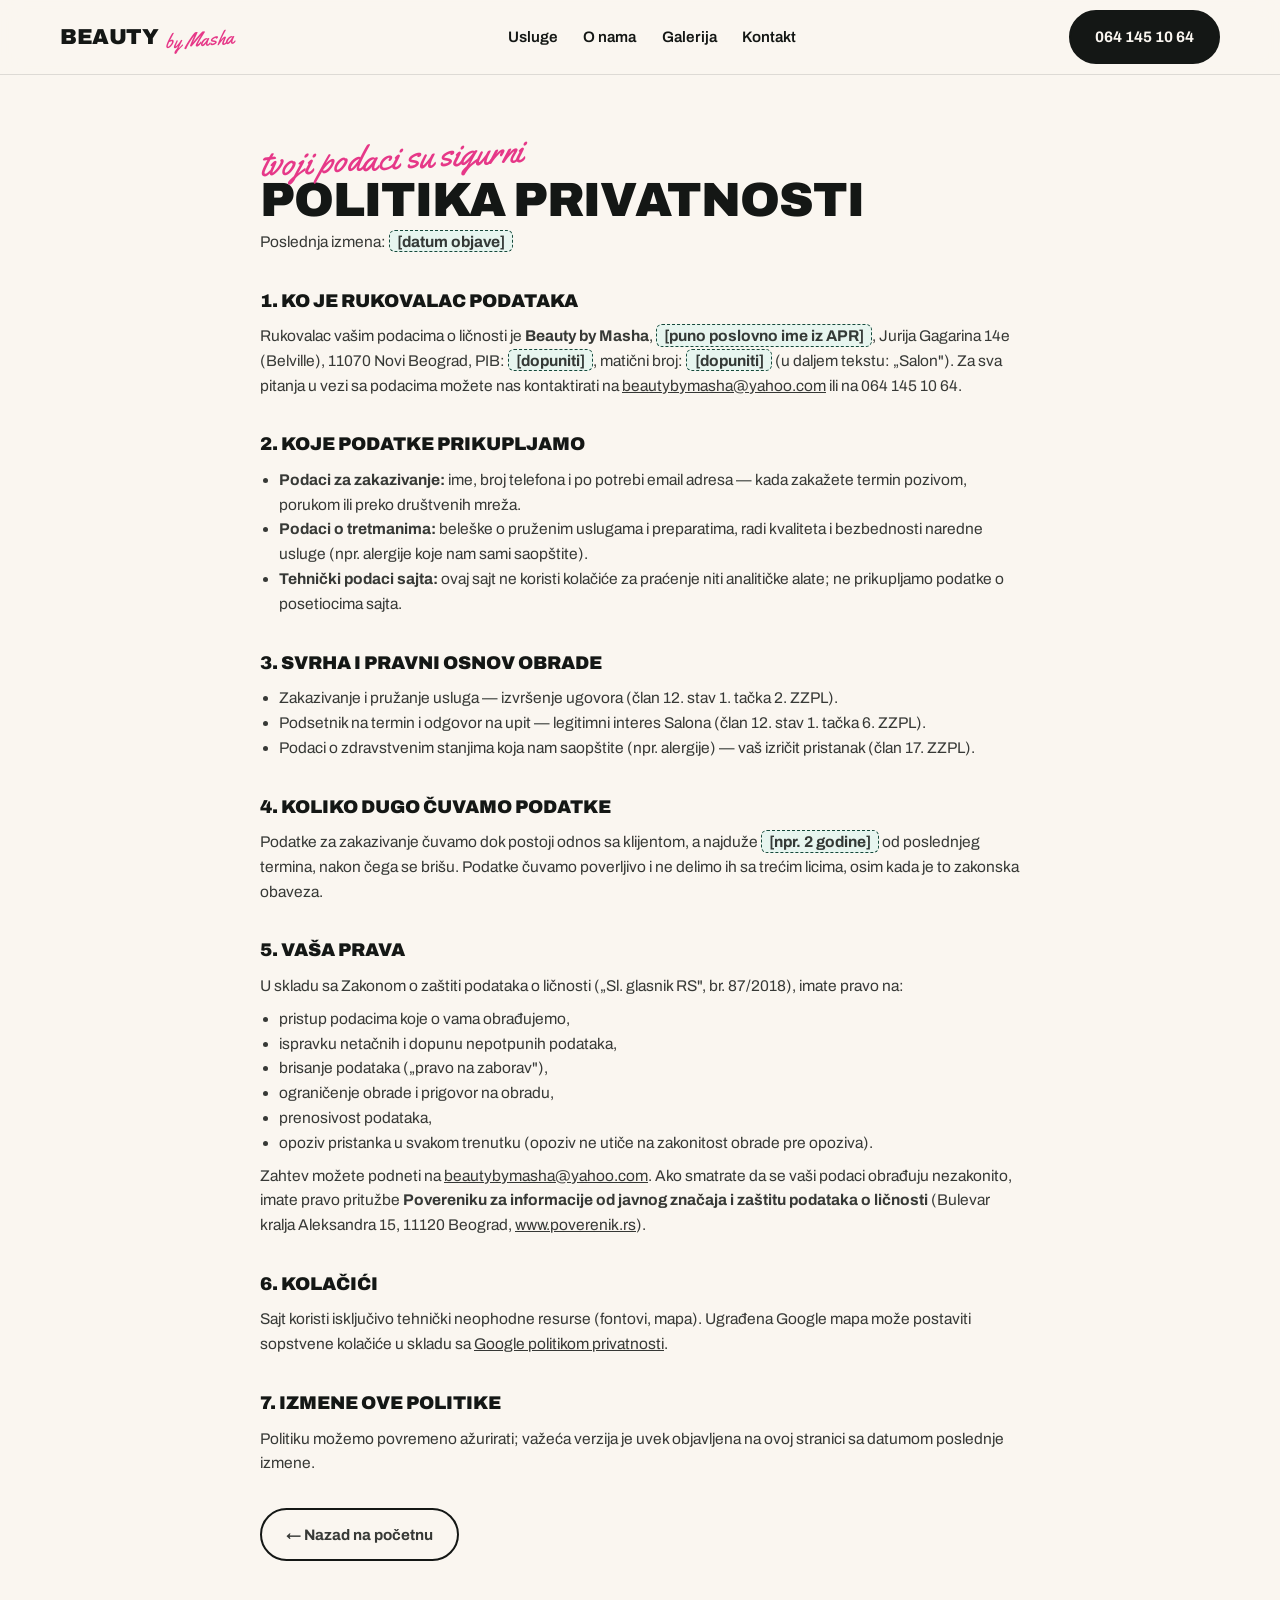
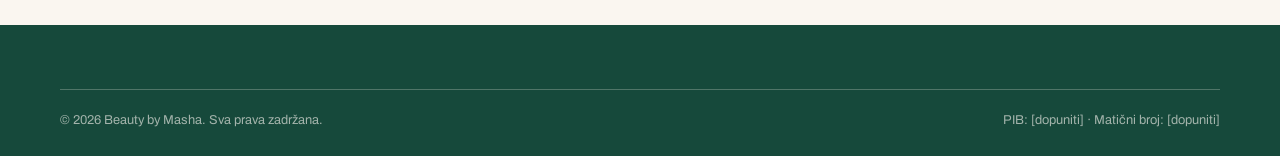
==== politika-privatnosti.html @ 4c0dd8fe "Add files via upload" ====
<!DOCTYPE html>
<html lang="sr">
<head>
  <meta charset="UTF-8">
  <meta name="viewport" content="width=device-width, initial-scale=1.0">
  <title>Politika privatnosti — Beauty by Masha</title>
  <meta name="description" content="Politika privatnosti kozmetičkog salona Beauty by Masha, Belville, Novi Beograd — u skladu sa Zakonom o zaštiti podataka o ličnosti (ZZPL).">
  <meta name="robots" content="noindex">
  <link rel="preconnect" href="https://fonts.googleapis.com">
  <link rel="preconnect" href="https://fonts.gstatic.com" crossorigin>
  <link href="https://fonts.googleapis.com/css2?family=Archivo:wght@400;600;700;900&family=Yellowtail&display=swap&subset=latin-ext" rel="stylesheet">
  <link rel="stylesheet" href="assets/css/style.css">
  <link rel="icon" href="data:image/svg+xml,<svg xmlns='http://www.w3.org/2000/svg' viewBox='0 0 100 100'><rect width='100' height='100' rx='18' fill='%236DCBB3'/><text x='50' y='68' font-size='52' text-anchor='middle' font-family='Arial Black' font-weight='900' fill='%23141715'>B</text></svg>">
</head>
<body>

<header class="site-header">
  <div class="wrap">
    <a class="brand" href="index.html" aria-label="Beauty by Masha — početna">
      <b>BEAUTY</b><span class="script">by Masha</span>
    </a>
    <nav aria-label="Glavna navigacija">
      <ul class="nav-links">
        <li><a href="index.html#usluge">Usluge</a></li>
        <li><a href="index.html#o-nama">O nama</a></li>
        <li><a href="index.html#galerija">Galerija</a></li>
        <li><a href="index.html#kontakt">Kontakt</a></li>
      </ul>
    </nav>
    <a class="btn btn-primary" href="tel:+381641451064">064 145 10 64</a>
    <button class="nav-toggle" aria-label="Otvori meni" aria-expanded="false">
      <span></span><span></span><span></span>
    </button>
  </div>
</header>

<main class="legal-page">
  <div class="wrap">
    <span class="script">tvoji podaci su sigurni</span>
    <h1 class="display">Politika privatnosti</h1>
    <p>Poslednja izmena: <span class="placeholder">[datum objave]</span></p>

    <h2>1. Ko je rukovalac podataka</h2>
    <p>
      Rukovalac vašim podacima o ličnosti je <strong>Beauty by Masha</strong>,
      <span class="placeholder">[puno poslovno ime iz APR]</span>, Jurija Gagarina 14e (Belville),
      11070 Novi Beograd, PIB: <span class="placeholder">[dopuniti]</span>,
      matični broj: <span class="placeholder">[dopuniti]</span> (u daljem tekstu: „Salon").
      Za sva pitanja u vezi sa podacima možete nas kontaktirati na
      <a href="mailto:beautybymasha@yahoo.com">beautybymasha@yahoo.com</a> ili na 064 145 10 64.
    </p>

    <h2>2. Koje podatke prikupljamo</h2>
    <ul>
      <li><strong>Podaci za zakazivanje:</strong> ime, broj telefona i po potrebi email adresa — kada zakažete termin pozivom, porukom ili preko društvenih mreža.</li>
      <li><strong>Podaci o tretmanima:</strong> beleške o pruženim uslugama i preparatima, radi kvaliteta i bezbednosti naredne usluge (npr. alergije koje nam sami saopštite).</li>
      <li><strong>Tehnički podaci sajta:</strong> ovaj sajt ne koristi kolačiće za praćenje niti analitičke alate; ne prikupljamo podatke o posetiocima sajta.</li>
    </ul>

    <h2>3. Svrha i pravni osnov obrade</h2>
    <ul>
      <li>Zakazivanje i pružanje usluga — izvršenje ugovora (član 12. stav 1. tačka 2. ZZPL).</li>
      <li>Podsetnik na termin i odgovor na upit — legitimni interes Salona (član 12. stav 1. tačka 6. ZZPL).</li>
      <li>Podaci o zdravstvenim stanjima koja nam saopštite (npr. alergije) — vaš izričit pristanak (član 17. ZZPL).</li>
    </ul>

    <h2>4. Koliko dugo čuvamo podatke</h2>
    <p>
      Podatke za zakazivanje čuvamo dok postoji odnos sa klijentom, a najduže
      <span class="placeholder">[npr. 2 godine]</span> od poslednjeg termina, nakon čega se brišu.
      Podatke čuvamo poverljivo i ne delimo ih sa trećim licima, osim kada je to zakonska obaveza.
    </p>

    <h2>5. Vaša prava</h2>
    <p>U skladu sa Zakonom o zaštiti podataka o ličnosti („Sl. glasnik RS", br. 87/2018), imate pravo na:</p>
    <ul>
      <li>pristup podacima koje o vama obrađujemo,</li>
      <li>ispravku netačnih i dopunu nepotpunih podataka,</li>
      <li>brisanje podataka („pravo na zaborav"),</li>
      <li>ograničenje obrade i prigovor na obradu,</li>
      <li>prenosivost podataka,</li>
      <li>opoziv pristanka u svakom trenutku (opoziv ne utiče na zakonitost obrade pre opoziva).</li>
    </ul>
    <p>
      Zahtev možete podneti na <a href="mailto:beautybymasha@yahoo.com">beautybymasha@yahoo.com</a>.
      Ako smatrate da se vaši podaci obrađuju nezakonito, imate pravo pritužbe
      <strong>Povereniku za informacije od javnog značaja i zaštitu podataka o ličnosti</strong>
      (Bulevar kralja Aleksandra 15, 11120 Beograd, <a href="https://www.poverenik.rs" target="_blank" rel="noopener">www.poverenik.rs</a>).
    </p>

    <h2>6. Kolačići</h2>
    <p>
      Sajt koristi isključivo tehnički neophodne resurse (fontovi, mapa). Ugrađena Google mapa
      može postaviti sopstvene kolačiće u skladu sa
      <a href="https://policies.google.com/privacy" target="_blank" rel="noopener">Google politikom privatnosti</a>.
    </p>

    <h2>7. Izmene ove politike</h2>
    <p>
      Politiku možemo povremeno ažurirati; važeća verzija je uvek objavljena na ovoj stranici
      sa datumom poslednje izmene.
    </p>

    <p style="margin-top:2rem;"><a class="btn btn-ghost" href="index.html">← Nazad na početnu</a></p>
  </div>
</main>

<footer class="site-footer">
  <div class="wrap">
    <div class="legal">
      <span>© 2026 Beauty by Masha. Sva prava zadržana.</span>
      <span>PIB: [dopuniti] · Matični broj: [dopuniti]</span>
    </div>
  </div>
</footer>

<script>
  const header = document.querySelector('.site-header');
  const toggle = document.querySelector('.nav-toggle');
  toggle.addEventListener('click', () => {
    const open = header.classList.toggle('open');
    toggle.setAttribute('aria-expanded', open);
  });
</script>
</body>
</html>
---- assets/css/style.css ----
/* ============================================================
   BEAUTY BY MASHA — demo sajt
   Paleta iz brenda: mint #6DCBB3 (logo pozadina), ink, pink script
   ============================================================ */
:root {
  --mint: #6DCBB3;
  --mint-soft: #E7F5EF;
  --mint-deep: #16493B;
  --ink: #141715;
  --pink: #E63888;
  --pink-deep: #C42670;
  --cream: #FAF6F0;
  --white: #FFFFFF;
  --line: rgba(20, 23, 21, .12);
  --shadow: 0 18px 40px -18px rgba(20, 23, 21, .28);
  --r: 18px;
  --nav-h: 74px;
}

* { margin: 0; padding: 0; box-sizing: border-box; }
html { scroll-behavior: smooth; }

body {
  font-family: "Archivo", system-ui, sans-serif;
  background: var(--cream);
  color: var(--ink);
  line-height: 1.6;
  overflow-x: hidden;
}

::selection { background: var(--mint); color: var(--ink); }

img { max-width: 100%; display: block; }

a { color: inherit; }

:focus-visible {
  outline: 3px solid var(--pink);
  outline-offset: 3px;
  border-radius: 4px;
}

.wrap { width: min(1160px, 92vw); margin-inline: auto; }

/* ---------- tipografija ---------- */
.script {
  font-family: "Yellowtail", cursive;
  color: var(--pink);
  font-size: clamp(1.5rem, 3vw, 2.2rem);
  line-height: 1.1;
  display: inline-block;
  transform: rotate(-3deg);
}

.display {
  font-weight: 900;
  text-transform: uppercase;
  letter-spacing: -.02em;
  line-height: .95;
}

h2.display { font-size: clamp(2.4rem, 6vw, 4rem); }

.kicker {
  display: inline-flex;
  align-items: center;
  gap: .5rem;
  font-size: .78rem;
  font-weight: 700;
  letter-spacing: .18em;
  text-transform: uppercase;
}
.kicker::before {
  content: "";
  width: 34px; height: 2px;
  background: var(--pink);
}

/* ---------- header ---------- */
.site-header {
  position: sticky;
  top: 0;
  z-index: 50;
  background: color-mix(in srgb, var(--cream) 88%, transparent);
  backdrop-filter: blur(10px);
  border-bottom: 1px solid var(--line);
}
.site-header .wrap {
  height: var(--nav-h);
  display: flex;
  align-items: center;
  justify-content: space-between;
  gap: 1rem;
}

.brand {
  text-decoration: none;
  display: flex;
  align-items: baseline;
  gap: .4rem;
  white-space: nowrap;
}
.brand b {
  font-weight: 900;
  font-size: 1.35rem;
  letter-spacing: -.02em;
}
.brand .script { font-size: 1.25rem; transform: rotate(-4deg) translateY(2px); }

.nav-links {
  display: flex;
  gap: 1.6rem;
  list-style: none;
}
.nav-links a {
  text-decoration: none;
  font-weight: 600;
  font-size: .95rem;
  position: relative;
  padding-block: .3rem;
}
.nav-links a::after {
  content: "";
  position: absolute;
  left: 0; bottom: 0;
  width: 100%; height: 2px;
  background: var(--pink);
  transform: scaleX(0);
  transform-origin: right;
  transition: transform .28s ease;
}
.nav-links a:hover::after { transform: scaleX(1); transform-origin: left; }

.btn {
  display: inline-flex;
  align-items: center;
  gap: .55rem;
  padding: .78rem 1.5rem;
  border-radius: 999px;
  border: 2px solid var(--ink);
  font-weight: 700;
  font-size: .95rem;
  text-decoration: none;
  transition: transform .2s ease, background .2s ease, color .2s ease, border-color .2s ease;
}
.btn:active { transform: scale(.97); }
.btn-primary { background: var(--ink); color: var(--cream); }
.btn-primary:hover { background: var(--pink); border-color: var(--pink); color: #fff; }
.btn-ghost:hover { background: var(--ink); color: var(--cream); }
.btn-light { border-color: var(--cream); color: var(--cream); }
.btn-light:hover { background: var(--cream); color: var(--ink); }

.nav-toggle {
  display: none;
  background: none;
  border: 0;
  width: 44px; height: 44px;
  cursor: pointer;
}
.nav-toggle span {
  display: block;
  width: 24px; height: 2px;
  background: var(--ink);
  margin: 5px auto;
  transition: transform .25s ease, opacity .25s ease;
}

/* ---------- hero ---------- */
.hero { position: relative; padding: clamp(3rem, 7vw, 5.5rem) 0 clamp(3rem, 6vw, 5rem); }
.hero .wrap {
  display: grid;
  grid-template-columns: 1.1fr .9fr;
  gap: clamp(2rem, 5vw, 4rem);
  align-items: center;
}

.hero h1 {
  font-size: clamp(3.2rem, 9vw, 6.4rem);
  margin: .3rem 0 1.2rem;
}
.hero h1 .row2 { display: block; }
.hero h1 .masha-script {
  font-family: "Yellowtail", cursive;
  font-weight: 400;
  text-transform: none;
  letter-spacing: 0;
  color: var(--pink);
  font-size: .58em;
  vertical-align: baseline;
  margin-left: .12em;
}

.hero p.lead {
  font-size: 1.08rem;
  max-width: 46ch;
  color: color-mix(in srgb, var(--ink) 82%, transparent);
}

.hero-ctas { display: flex; flex-wrap: wrap; gap: .8rem; margin-top: 1.6rem; }

.hero-stats {
  display: flex;
  flex-wrap: wrap;
  gap: 1.2rem 2rem;
  margin-top: 2.2rem;
  padding-top: 1.4rem;
  border-top: 1px solid var(--line);
}
.hero-stats b { font-size: 1.25rem; font-weight: 900; display: block; }
.hero-stats span { font-size: .82rem; color: color-mix(in srgb, var(--ink) 65%, transparent); }

.hero-visual { position: relative; }
.hero-visual .arch {
  border-radius: 999px 999px var(--r) var(--r);
  overflow: hidden;
  box-shadow: var(--shadow);
  position: relative;
  z-index: 1;
}
.hero-visual .arch img {
  width: 100%;
  height: clamp(380px, 52vw, 560px);
  object-fit: cover;
}
.hero-visual::before {
  content: "";
  position: absolute;
  inset: 8% -6% -6% 10%;
  background: var(--mint);
  border-radius: 999px 999px var(--r) var(--r);
  transform: rotate(4deg);
}
.sticker {
  position: absolute;
  z-index: 2;
  right: -10px;
  bottom: 34px;
  background: var(--pink);
  color: #fff;
  font-weight: 700;
  font-size: .8rem;
  letter-spacing: .14em;
  text-transform: uppercase;
  padding: .6rem 1.1rem;
  border-radius: 999px;
  transform: rotate(-6deg);
  box-shadow: var(--shadow);
}

/* ---------- marquee ---------- */
.marquee {
  background: var(--mint);
  border-block: 2px solid var(--ink);
  overflow: hidden;
  padding: .85rem 0;
}
.marquee-track {
  display: flex;
  gap: 2.5rem;
  width: max-content;
  animation: marquee 26s linear infinite;
  font-weight: 900;
  text-transform: uppercase;
  letter-spacing: .12em;
  font-size: .95rem;
  white-space: nowrap;
}
.marquee:hover .marquee-track { animation-play-state: paused; }
@keyframes marquee {
  to { transform: translateX(-50%); }
}

/* ---------- sekcije ---------- */
section { padding: clamp(3.5rem, 8vw, 6rem) 0; }
.section-head { max-width: 640px; margin-bottom: clamp(2rem, 5vw, 3.2rem); }
.section-head .script { margin-bottom: .2rem; }

/* usluge */
.services-grid {
  display: grid;
  grid-template-columns: repeat(3, 1fr);
  gap: 1.4rem;
}
.card {
  background: var(--white);
  border: 1px solid var(--line);
  border-radius: var(--r);
  overflow: hidden;
  display: flex;
  flex-direction: column;
  transition: transform .3s ease, box-shadow .3s ease;
}
.card:hover { transform: translateY(-6px); box-shadow: var(--shadow); }
.card .thumb { position: relative; }
.card .thumb img {
  height: 220px;
  width: 100%;
  object-fit: cover;
}
.card .num {
  position: absolute;
  top: 12px; left: 12px;
  background: var(--cream);
  border: 1px solid var(--line);
  font-weight: 900;
  font-size: .78rem;
  padding: .25rem .6rem;
  border-radius: 999px;
}
.card-body { padding: 1.2rem 1.3rem 1.4rem; }
.card-body h3 {
  font-size: 1.12rem;
  font-weight: 900;
  text-transform: uppercase;
  letter-spacing: .02em;
  margin-bottom: .35rem;
}
.card-body p { font-size: .92rem; color: color-mix(in srgb, var(--ink) 72%, transparent); }

/* o nama — mint blok */
.about { background: var(--mint); border-block: 2px solid var(--ink); }
.about .wrap {
  display: grid;
  grid-template-columns: 1.2fr .8fr;
  gap: clamp(2rem, 5vw, 4rem);
  align-items: center;
}
.about p { max-width: 52ch; font-size: 1.02rem; }
.about .script { color: var(--pink-deep); }
.about-points { list-style: none; display: grid; gap: 1rem; }
.about-points li {
  background: color-mix(in srgb, var(--white) 82%, transparent);
  border: 1px solid rgba(20,23,21,.18);
  border-radius: var(--r);
  padding: 1rem 1.2rem;
  font-weight: 600;
  display: flex;
  gap: .7rem;
  align-items: baseline;
}
.about-points .flower { color: var(--pink-deep); font-weight: 900; }

/* galerija */
.gallery-grid {
  display: grid;
  grid-template-columns: repeat(3, 1fr);
  gap: 1.4rem;
}
.gallery-grid figure {
  border-radius: var(--r);
  overflow: hidden;
  position: relative;
}
.gallery-grid img {
  height: 320px;
  width: 100%;
  object-fit: cover;
  transition: transform .5s ease;
}
.gallery-grid figure:hover img { transform: scale(1.05); }

/* kontakt */
.contact-grid {
  display: grid;
  grid-template-columns: .9fr 1.1fr;
  gap: 1.4rem;
  align-items: stretch;
}
.contact-card {
  background: var(--white);
  border: 1px solid var(--line);
  border-radius: var(--r);
  padding: clamp(1.4rem, 3vw, 2.2rem);
  display: flex;
  flex-direction: column;
  gap: 1.1rem;
}
.contact-card .row b {
  display: block;
  font-size: .78rem;
  letter-spacing: .16em;
  text-transform: uppercase;
  color: color-mix(in srgb, var(--ink) 55%, transparent);
  margin-bottom: .15rem;
}
.contact-card .row a { font-weight: 700; text-decoration: none; font-size: 1.05rem; }
.contact-card .row a:hover { color: var(--pink); }
.map-frame {
  border: 1px solid var(--line);
  border-radius: var(--r);
  overflow: hidden;
  min-height: 380px;
}
.map-frame iframe { width: 100%; height: 100%; min-height: 380px; border: 0; }

/* footer */
.site-footer {
  background: var(--mint-deep);
  color: var(--cream);
  padding: clamp(2.5rem, 6vw, 4rem) 0 1.6rem;
  position: relative;
  overflow: hidden;
}
.site-footer .script {
  color: var(--mint);
  position: absolute;
  right: -1%;
  top: -12px;
  font-size: clamp(5rem, 14vw, 10rem);
  opacity: .16;
  pointer-events: none;
  user-select: none;
}
.footer-grid {
  display: grid;
  grid-template-columns: 1.2fr .8fr;
  gap: 2rem;
  margin-bottom: 2rem;
  position: relative;
}
.footer-grid h4 {
  font-weight: 900;
  text-transform: uppercase;
  letter-spacing: .04em;
  margin-bottom: .6rem;
  font-size: 1rem;
}
.footer-grid p, .footer-grid a { font-size: .92rem; color: color-mix(in srgb, var(--cream) 82%, transparent); }
.footer-grid a { text-decoration: underline; text-underline-offset: 3px; }
.footer-grid a:hover { color: var(--mint); }
.legal {
  border-top: 1px solid color-mix(in srgb, var(--cream) 25%, transparent);
  padding-top: 1.2rem;
  font-size: .8rem;
  color: color-mix(in srgb, var(--cream) 62%, transparent);
  display: flex;
  flex-wrap: wrap;
  gap: .4rem 1.6rem;
  justify-content: space-between;
  position: relative;
}

/* pravna strana */
.legal-page { padding: clamp(2.5rem, 6vw, 4rem) 0; }
.legal-page .wrap { max-width: 760px; }
.legal-page h1 { font-size: clamp(2rem, 5vw, 3rem); margin-bottom: .4rem; }
.legal-page h2 { font-size: 1.15rem; font-weight: 900; text-transform: uppercase; margin: 2rem 0 .5rem; }
.legal-page p, .legal-page li { font-size: .97rem; color: color-mix(in srgb, var(--ink) 85%, transparent); }
.legal-page ul { padding-left: 1.2rem; margin: .5rem 0; }
.legal-page .placeholder {
  background: var(--mint-soft);
  border: 1px dashed var(--mint-deep);
  padding: .1rem .45rem;
  border-radius: 6px;
  font-weight: 700;
}

/* reveal animacije */
.reveal {
  opacity: 0;
  transform: translateY(26px);
  transition: opacity .7s ease, transform .7s ease;
}
.reveal.in { opacity: 1; transform: none; }

/* ---------- responsive ---------- */
@media (max-width: 900px) {
  .hero .wrap, .about .wrap, .contact-grid, .footer-grid { grid-template-columns: 1fr; }
  .services-grid { grid-template-columns: repeat(2, 1fr); }
  .gallery-grid { grid-template-columns: 1fr 1fr; }
  .gallery-grid figure:last-child { grid-column: span 2; }
  .hero-visual { order: -1; max-width: 520px; }
}

@media (max-width: 640px) {
  .nav-links, .site-header .btn { display: none; }
  .nav-toggle { display: block; }
  .site-header.open .nav-links {
    display: flex;
    position: absolute;
    top: var(--nav-h);
    left: 0; right: 0;
    background: var(--cream);
    border-bottom: 1px solid var(--line);
    flex-direction: column;
    padding: 1.2rem 4vw 1.6rem;
    gap: 1rem;
  }
  .site-header.open .nav-toggle span:nth-child(1) { transform: translateY(7px) rotate(45deg); }
  .site-header.open .nav-toggle span:nth-child(2) { opacity: 0; }
  .site-header.open .nav-toggle span:nth-child(3) { transform: translateY(-7px) rotate(-45deg); }
  .services-grid { grid-template-columns: 1fr; }
  .card .thumb img { height: 200px; }
}

@media (prefers-reduced-motion: reduce) {
  html { scroll-behavior: auto; }
  .marquee-track { animation: none; }
  .reveal { opacity: 1; transform: none; transition: none; }
  .card, .gallery-grid img, .btn { transition: none; }
}
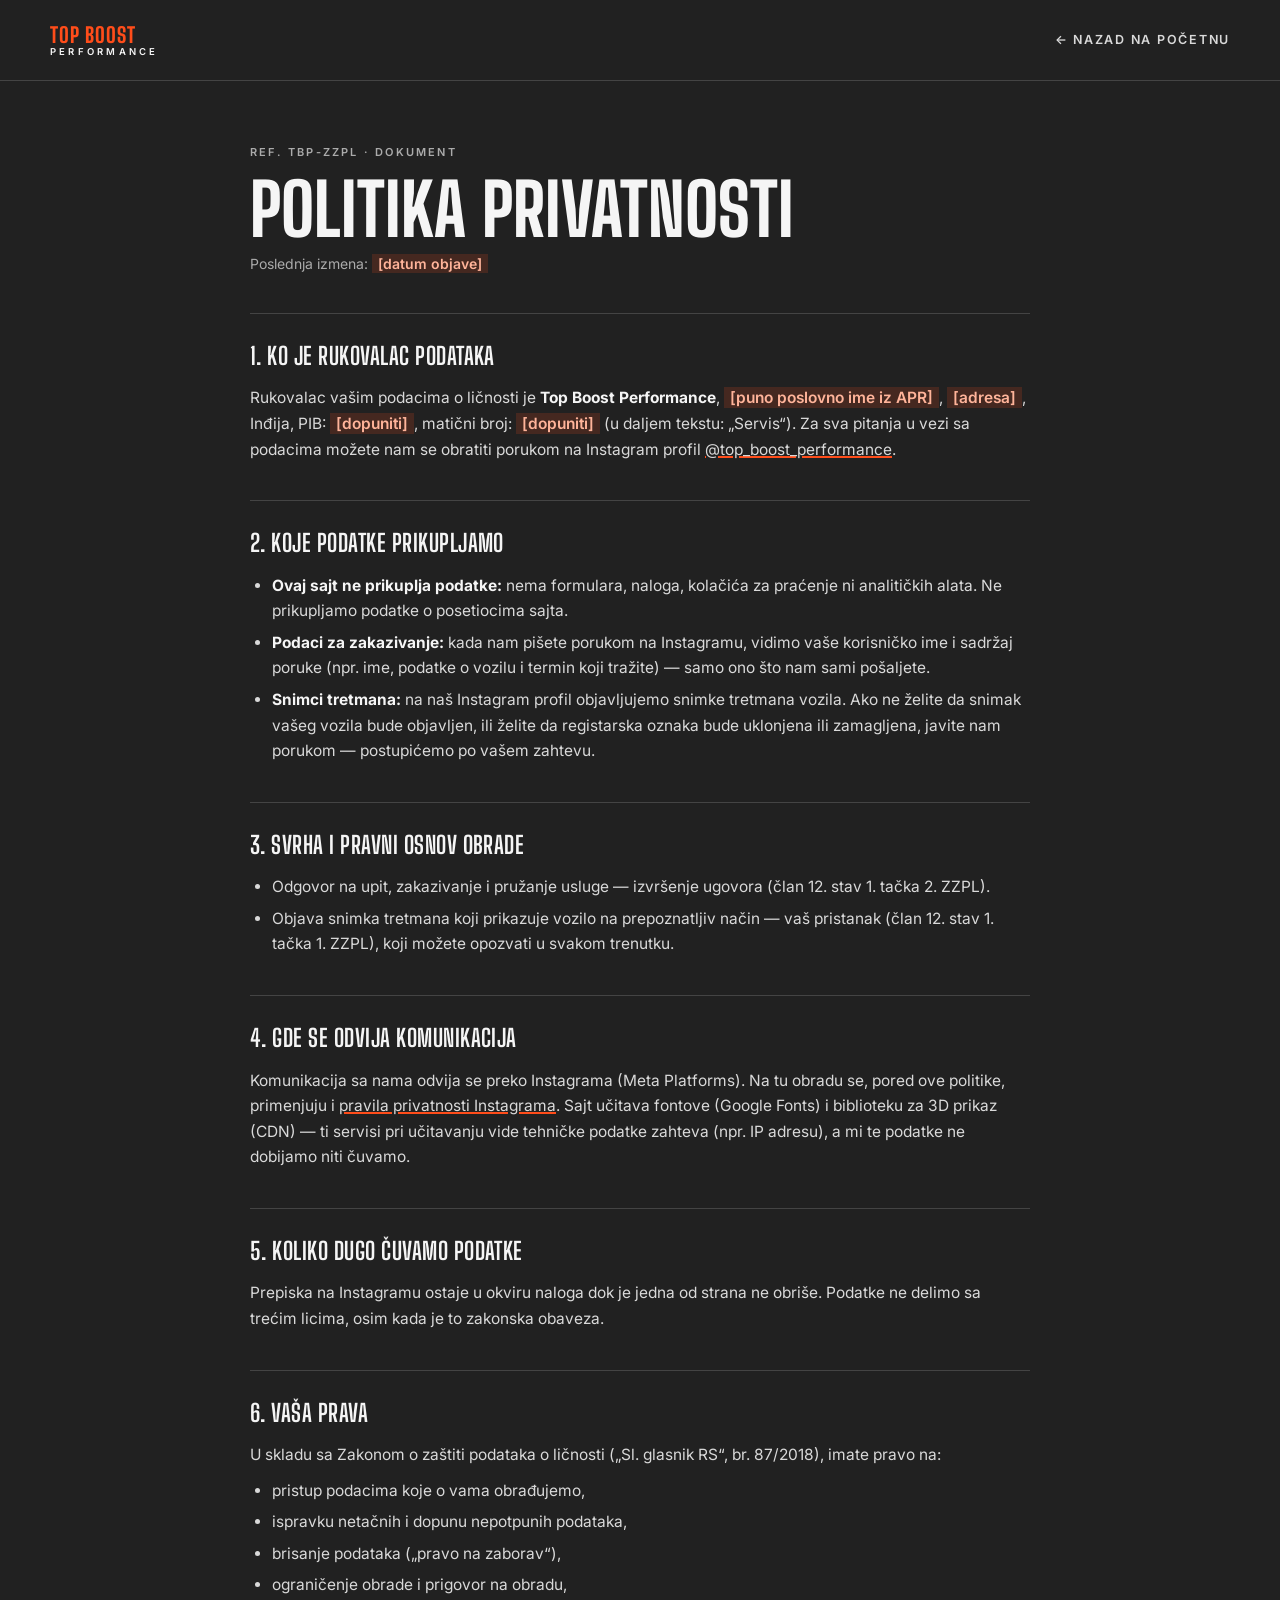
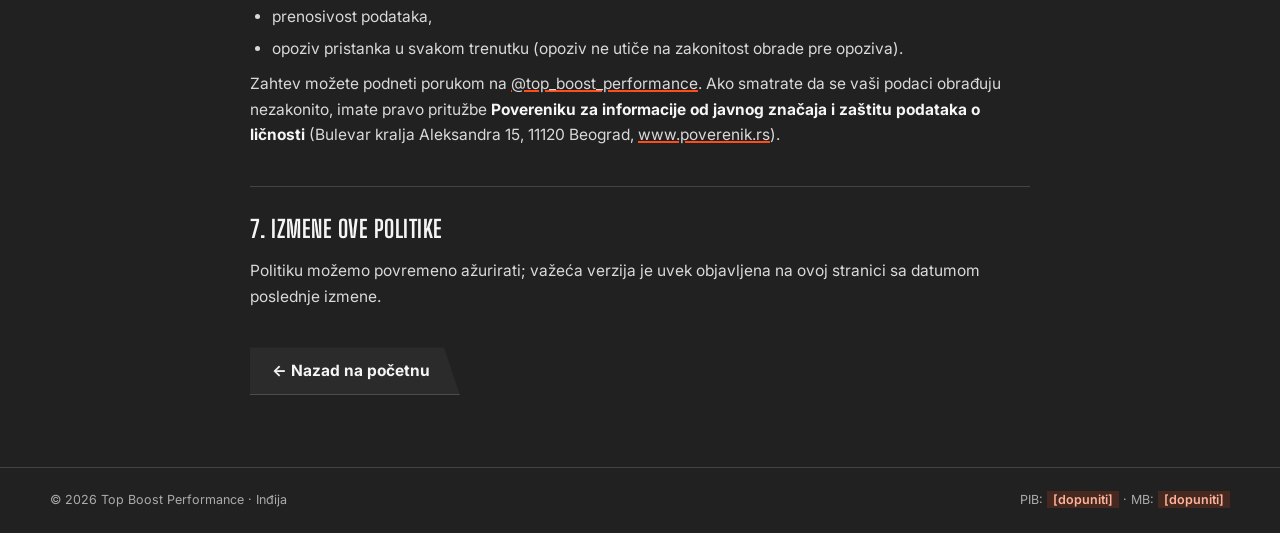
==== commit 5bc0545e: "Add files via upload" ====
--- a/politika-privatnosti.html
+++ b/politika-privatnosti.html
@@ -1,126 +1,199 @@
-<!DOCTYPE html>
-<html lang="sr">
-<head>
-  <meta charset="UTF-8">
-  <meta name="viewport" content="width=device-width, initial-scale=1.0">
-  <title>Politika privatnosti — Beauty by Masha</title>
-  <meta name="description" content="Politika privatnosti kozmetičkog salona Beauty by Masha, Belville, Novi Beograd — u skladu sa Zakonom o zaštiti podataka o ličnosti (ZZPL).">
-  <meta name="robots" content="noindex">
-  <link rel="preconnect" href="https://fonts.googleapis.com">
-  <link rel="preconnect" href="https://fonts.gstatic.com" crossorigin>
-  <link href="https://fonts.googleapis.com/css2?family=Archivo:wght@400;600;700;900&family=Yellowtail&display=swap&subset=latin-ext" rel="stylesheet">
-  <link rel="stylesheet" href="assets/css/style.css">
-  <link rel="icon" href="data:image/svg+xml,<svg xmlns='http://www.w3.org/2000/svg' viewBox='0 0 100 100'><rect width='100' height='100' rx='18' fill='%236DCBB3'/><text x='50' y='68' font-size='52' text-anchor='middle' font-family='Arial Black' font-weight='900' fill='%23141715'>B</text></svg>">
-</head>
-<body>
-
-<header class="site-header">
-  <div class="wrap">
-    <a class="brand" href="index.html" aria-label="Beauty by Masha — početna">
-      <b>BEAUTY</b><span class="script">by Masha</span>
-    </a>
-    <nav aria-label="Glavna navigacija">
-      <ul class="nav-links">
-        <li><a href="index.html#usluge">Usluge</a></li>
-        <li><a href="index.html#o-nama">O nama</a></li>
-        <li><a href="index.html#galerija">Galerija</a></li>
-        <li><a href="index.html#kontakt">Kontakt</a></li>
-      </ul>
-    </nav>
-    <a class="btn btn-primary" href="tel:+381641451064">064 145 10 64</a>
-    <button class="nav-toggle" aria-label="Otvori meni" aria-expanded="false">
-      <span></span><span></span><span></span>
-    </button>
-  </div>
-</header>
-
-<main class="legal-page">
-  <div class="wrap">
-    <span class="script">tvoji podaci su sigurni</span>
-    <h1 class="display">Politika privatnosti</h1>
-    <p>Poslednja izmena: <span class="placeholder">[datum objave]</span></p>
-
-    <h2>1. Ko je rukovalac podataka</h2>
-    <p>
-      Rukovalac vašim podacima o ličnosti je <strong>Beauty by Masha</strong>,
-      <span class="placeholder">[puno poslovno ime iz APR]</span>, Jurija Gagarina 14e (Belville),
-      11070 Novi Beograd, PIB: <span class="placeholder">[dopuniti]</span>,
-      matični broj: <span class="placeholder">[dopuniti]</span> (u daljem tekstu: „Salon").
-      Za sva pitanja u vezi sa podacima možete nas kontaktirati na
-      <a href="mailto:beautybymasha@yahoo.com">beautybymasha@yahoo.com</a> ili na 064 145 10 64.
-    </p>
-
-    <h2>2. Koje podatke prikupljamo</h2>
-    <ul>
-      <li><strong>Podaci za zakazivanje:</strong> ime, broj telefona i po potrebi email adresa — kada zakažete termin pozivom, porukom ili preko društvenih mreža.</li>
-      <li><strong>Podaci o tretmanima:</strong> beleške o pruženim uslugama i preparatima, radi kvaliteta i bezbednosti naredne usluge (npr. alergije koje nam sami saopštite).</li>
-      <li><strong>Tehnički podaci sajta:</strong> ovaj sajt ne koristi kolačiće za praćenje niti analitičke alate; ne prikupljamo podatke o posetiocima sajta.</li>
-    </ul>
-
-    <h2>3. Svrha i pravni osnov obrade</h2>
-    <ul>
-      <li>Zakazivanje i pružanje usluga — izvršenje ugovora (član 12. stav 1. tačka 2. ZZPL).</li>
-      <li>Podsetnik na termin i odgovor na upit — legitimni interes Salona (član 12. stav 1. tačka 6. ZZPL).</li>
-      <li>Podaci o zdravstvenim stanjima koja nam saopštite (npr. alergije) — vaš izričit pristanak (član 17. ZZPL).</li>
-    </ul>
-
-    <h2>4. Koliko dugo čuvamo podatke</h2>
-    <p>
-      Podatke za zakazivanje čuvamo dok postoji odnos sa klijentom, a najduže
-      <span class="placeholder">[npr. 2 godine]</span> od poslednjeg termina, nakon čega se brišu.
-      Podatke čuvamo poverljivo i ne delimo ih sa trećim licima, osim kada je to zakonska obaveza.
-    </p>
-
-    <h2>5. Vaša prava</h2>
-    <p>U skladu sa Zakonom o zaštiti podataka o ličnosti („Sl. glasnik RS", br. 87/2018), imate pravo na:</p>
-    <ul>
-      <li>pristup podacima koje o vama obrađujemo,</li>
-      <li>ispravku netačnih i dopunu nepotpunih podataka,</li>
-      <li>brisanje podataka („pravo na zaborav"),</li>
-      <li>ograničenje obrade i prigovor na obradu,</li>
-      <li>prenosivost podataka,</li>
-      <li>opoziv pristanka u svakom trenutku (opoziv ne utiče na zakonitost obrade pre opoziva).</li>
-    </ul>
-    <p>
-      Zahtev možete podneti na <a href="mailto:beautybymasha@yahoo.com">beautybymasha@yahoo.com</a>.
-      Ako smatrate da se vaši podaci obrađuju nezakonito, imate pravo pritužbe
-      <strong>Povereniku za informacije od javnog značaja i zaštitu podataka o ličnosti</strong>
-      (Bulevar kralja Aleksandra 15, 11120 Beograd, <a href="https://www.poverenik.rs" target="_blank" rel="noopener">www.poverenik.rs</a>).
-    </p>
-
-    <h2>6. Kolačići</h2>
-    <p>
-      Sajt koristi isključivo tehnički neophodne resurse (fontovi, mapa). Ugrađena Google mapa
-      može postaviti sopstvene kolačiće u skladu sa
-      <a href="https://policies.google.com/privacy" target="_blank" rel="noopener">Google politikom privatnosti</a>.
-    </p>
-
-    <h2>7. Izmene ove politike</h2>
-    <p>
-      Politiku možemo povremeno ažurirati; važeća verzija je uvek objavljena na ovoj stranici
-      sa datumom poslednje izmene.
-    </p>
-
-    <p style="margin-top:2rem;"><a class="btn btn-ghost" href="index.html">← Nazad na početnu</a></p>
-  </div>
-</main>
-
-<footer class="site-footer">
-  <div class="wrap">
-    <div class="legal">
-      <span>© 2026 Beauty by Masha. Sva prava zadržana.</span>
-      <span>PIB: [dopuniti] · Matični broj: [dopuniti]</span>
-    </div>
-  </div>
-</footer>
-
-<script>
-  const header = document.querySelector('.site-header');
-  const toggle = document.querySelector('.nav-toggle');
-  toggle.addEventListener('click', () => {
-    const open = header.classList.toggle('open');
-    toggle.setAttribute('aria-expanded', open);
-  });
-</script>
-</body>
-</html>
+<!DOCTYPE html>
+<html lang="sr">
+<head>
+<meta charset="UTF-8">
+<meta name="viewport" content="width=device-width, initial-scale=1.0">
+<title>Politika privatnosti — Top Boost Performance</title>
+<meta name="description" content="Politika privatnosti auto servisa Top Boost Performance, Inđija — u skladu sa Zakonom o zaštiti podataka o ličnosti (ZZPL).">
+<meta name="robots" content="noindex, nofollow">
+<link rel="preconnect" href="https://fonts.googleapis.com">
+<link rel="preconnect" href="https://fonts.gstatic.com" crossorigin>
+<link href="https://fonts.googleapis.com/css2?family=Big+Shoulders+Display:wght@700;800&family=Inter:wght@400;500;600;700&display=swap" rel="stylesheet">
+<link rel="icon" href="data:image/svg+xml,<svg xmlns='http://www.w3.org/2000/svg' viewBox='0 0 100 100'><rect width='100' height='100' fill='%23212121'/><text x='50' y='72' font-size='58' text-anchor='middle' font-family='Arial Black' font-weight='900' fill='%23FF4D1A'>TB</text></svg>">
+<style>
+  :root {
+    --ugalj:      #212121;
+    --ugalj-2:    #2B2B2B;
+    --papir:      #F5F5F5;
+    --tekst-sv:   #F5F5F5;
+    --siva:       #ABABAB;
+    --siva-sv:    #D9D9D9;
+    --akcenat:    #FF4D1A;
+    --akcenat-tx: #131110;
+    --lin-tm:     rgba(245,245,245,.16);
+  }
+  *, *::before, *::after { box-sizing: border-box; }
+  html { scroll-padding-top: 24px; }
+  body {
+    margin: 0;
+    background: var(--ugalj);
+    color: var(--tekst-sv);
+    font-family: 'Inter', sans-serif;
+    font-size: 16px;
+    line-height: 1.65;
+    -webkit-font-smoothing: antialiased;
+  }
+  a { color: inherit; }
+  a:focus-visible { outline: 2px solid var(--akcenat); outline-offset: 3px; }
+  .okvir { width: min(100% - 40px, 780px); margin-inline: auto; }
+
+  .vrh { padding: 18px 0; border-bottom: 1px solid var(--lin-tm); }
+  .vrh .okvir { display: flex; align-items: center; justify-content: space-between; gap: 16px; width: min(100% - 40px, 1180px); }
+  .brend { text-decoration: none; display: flex; flex-direction: column; gap: 2px; min-height: 44px; justify-content: center; line-height: 1; }
+  .brend .b1 { font-family: 'Big Shoulders Display', sans-serif; font-weight: 800; font-size: 21px; letter-spacing: .04em; color: var(--akcenat); text-transform: uppercase; }
+  .brend .b2 { font-size: 9.5px; font-weight: 600; letter-spacing: .34em; text-transform: uppercase; }
+  .vrh .nazad { display: inline-flex; align-items: center; min-height: 44px; font-size: 12.5px; font-weight: 600; letter-spacing: .14em; text-transform: uppercase; color: var(--siva-sv); text-decoration: none; }
+  .vrh .nazad:hover { color: var(--akcenat); }
+
+  main { padding: 56px 0 72px; }
+  .meta { font-size: 11px; font-weight: 600; letter-spacing: .2em; text-transform: uppercase; color: var(--siva); }
+  h1 {
+    font-family: 'Big Shoulders Display', sans-serif;
+    font-weight: 800;
+    text-transform: uppercase;
+    line-height: .95;
+    font-size: clamp(40px, 8vw, 72px);
+    margin: 12px 0 8px;
+  }
+  .datum { color: var(--siva); font-size: 14px; margin: 0 0 34px; }
+  h2 {
+    font-family: 'Big Shoulders Display', sans-serif;
+    font-weight: 700;
+    text-transform: uppercase;
+    font-size: 24px;
+    letter-spacing: .02em;
+    margin: 38px 0 10px;
+    padding-top: 22px;
+    border-top: 1px solid var(--lin-tm);
+  }
+  p, li { color: var(--siva-sv); font-size: 15.5px; }
+  p { margin: 10px 0; }
+  ul { margin: 10px 0; padding-left: 22px; }
+  li { margin: 6px 0; }
+  strong { color: var(--tekst-sv); }
+  .placeholder { background: rgba(255,77,26,.16); color: #FFB49A; padding: 1px 6px; font-weight: 600; }
+  a.link { text-decoration-color: var(--akcenat); text-decoration-thickness: 2px; }
+
+  .dugme {
+    display: inline-flex; align-items: center; gap: 10px; min-height: 48px;
+    padding: 0 30px 0 22px; margin-top: 28px;
+    text-decoration: none; font-weight: 700; font-size: 15.5px;
+    background: var(--ugalj-2); color: var(--tekst-sv);
+    clip-path: polygon(0 0, calc(100% - 16px) 0, 100% 100%, 0 100%);
+    border-bottom: 1px solid var(--lin-tm);
+  }
+  .preskoci {
+    position: absolute;
+    left: -9999px;
+    top: 0;
+    background: var(--akcenat);
+    color: var(--akcenat-tx);
+    font-weight: 700;
+    padding: 12px 18px;
+    z-index: 100;
+  }
+  .preskoci:focus { left: 12px; top: 12px; }
+  .dugme:hover { background: #363636; }
+
+  .futer { border-top: 1px solid var(--lin-tm); padding: 22px 0; font-size: 12.5px; color: var(--siva); }
+  .futer .okvir { display: flex; flex-wrap: wrap; gap: 8px 24px; justify-content: space-between; width: min(100% - 40px, 1180px); }
+</style>
+</head>
+<body>
+
+<a class="preskoci" href="#sadrzaj">Preskoči na sadržaj</a>
+
+<header class="vrh">
+  <div class="okvir">
+    <a class="brend" href="index.html" aria-label="Top Boost Performance — početna">
+      <span class="b1">Top Boost</span>
+      <span class="b2">Performance</span>
+    </a>
+    <a class="nazad" href="index.html">&larr; Nazad na početnu</a>
+  </div>
+</header>
+
+<main id="sadrzaj">
+  <div class="okvir">
+    <span class="meta">Ref. TBP-ZZPL · Dokument</span>
+    <h1>Politika privatnosti</h1>
+    <p class="datum">Poslednja izmena: <span class="placeholder">[datum objave]</span></p>
+
+    <h2>1. Ko je rukovalac podataka</h2>
+    <p>
+      Rukovalac vašim podacima o ličnosti je <strong>Top Boost Performance</strong>,
+      <span class="placeholder">[puno poslovno ime iz APR]</span>,
+      <span class="placeholder">[adresa]</span>, Inđija,
+      PIB: <span class="placeholder">[dopuniti]</span>,
+      matični broj: <span class="placeholder">[dopuniti]</span> (u daljem tekstu: „Servis“).
+      Za sva pitanja u vezi sa podacima možete nam se obratiti porukom na Instagram profil
+      <a class="link" href="https://www.instagram.com/top_boost_performance/" target="_blank" rel="noopener">@top_boost_performance</a>.
+    </p>
+
+    <h2>2. Koje podatke prikupljamo</h2>
+    <ul>
+      <li><strong>Ovaj sajt ne prikuplja podatke:</strong> nema formulara, naloga, kolačića za praćenje ni analitičkih alata. Ne prikupljamo podatke o posetiocima sajta.</li>
+      <li><strong>Podaci za zakazivanje:</strong> kada nam pišete porukom na Instagramu, vidimo vaše korisničko ime i sadržaj poruke (npr. ime, podatke o vozilu i termin koji tražite) — samo ono što nam sami pošaljete.</li>
+      <li><strong>Snimci tretmana:</strong> na naš Instagram profil objavljujemo snimke tretmana vozila. Ako ne želite da snimak vašeg vozila bude objavljen, ili želite da registarska oznaka bude uklonjena ili zamagljena, javite nam porukom — postupićemo po vašem zahtevu.</li>
+    </ul>
+
+    <h2>3. Svrha i pravni osnov obrade</h2>
+    <ul>
+      <li>Odgovor na upit, zakazivanje i pružanje usluge — izvršenje ugovora (član 12. stav 1. tačka 2. ZZPL).</li>
+      <li>Objava snimka tretmana koji prikazuje vozilo na prepoznatljiv način — vaš pristanak (član 12. stav 1. tačka 1. ZZPL), koji možete opozvati u svakom trenutku.</li>
+    </ul>
+
+    <h2>4. Gde se odvija komunikacija</h2>
+    <p>
+      Komunikacija sa nama odvija se preko Instagrama (Meta Platforms). Na tu obradu se,
+      pored ove politike, primenjuju i
+      <a class="link" href="https://privacycenter.instagram.com/policy" target="_blank" rel="noopener">pravila privatnosti Instagrama</a>.
+      Sajt učitava fontove (Google Fonts) i biblioteku za 3D prikaz (CDN) — ti servisi
+      pri učitavanju vide tehničke podatke zahteva (npr. IP adresu), a mi te podatke ne
+      dobijamo niti čuvamo.
+    </p>
+
+    <h2>5. Koliko dugo čuvamo podatke</h2>
+    <p>
+      Prepiska na Instagramu ostaje u okviru naloga dok je jedna od strana ne obriše.
+      Podatke ne delimo sa trećim licima, osim kada je to zakonska obaveza.
+    </p>
+
+    <h2>6. Vaša prava</h2>
+    <p>U skladu sa Zakonom o zaštiti podataka o ličnosti („Sl. glasnik RS“, br. 87/2018), imate pravo na:</p>
+    <ul>
+      <li>pristup podacima koje o vama obrađujemo,</li>
+      <li>ispravku netačnih i dopunu nepotpunih podataka,</li>
+      <li>brisanje podataka („pravo na zaborav“),</li>
+      <li>ograničenje obrade i prigovor na obradu,</li>
+      <li>prenosivost podataka,</li>
+      <li>opoziv pristanka u svakom trenutku (opoziv ne utiče na zakonitost obrade pre opoziva).</li>
+    </ul>
+    <p>
+      Zahtev možete podneti porukom na
+      <a class="link" href="https://www.instagram.com/top_boost_performance/" target="_blank" rel="noopener">@top_boost_performance</a>.
+      Ako smatrate da se vaši podaci obrađuju nezakonito, imate pravo pritužbe
+      <strong>Povereniku za informacije od javnog značaja i zaštitu podataka o ličnosti</strong>
+      (Bulevar kralja Aleksandra 15, 11120 Beograd,
+      <a class="link" href="https://www.poverenik.rs" target="_blank" rel="noopener">www.poverenik.rs</a>).
+    </p>
+
+    <h2>7. Izmene ove politike</h2>
+    <p>
+      Politiku možemo povremeno ažurirati; važeća verzija je uvek objavljena na ovoj
+      stranici sa datumom poslednje izmene.
+    </p>
+
+    <a class="dugme" href="index.html">&larr; Nazad na početnu</a>
+  </div>
+</main>
+
+<footer class="futer">
+  <div class="okvir">
+    <span>© 2026 Top Boost Performance · Inđija</span>
+    <span>PIB: <span class="placeholder">[dopuniti]</span> · MB: <span class="placeholder">[dopuniti]</span></span>
+  </div>
+</footer>
+
+</body>
+</html>
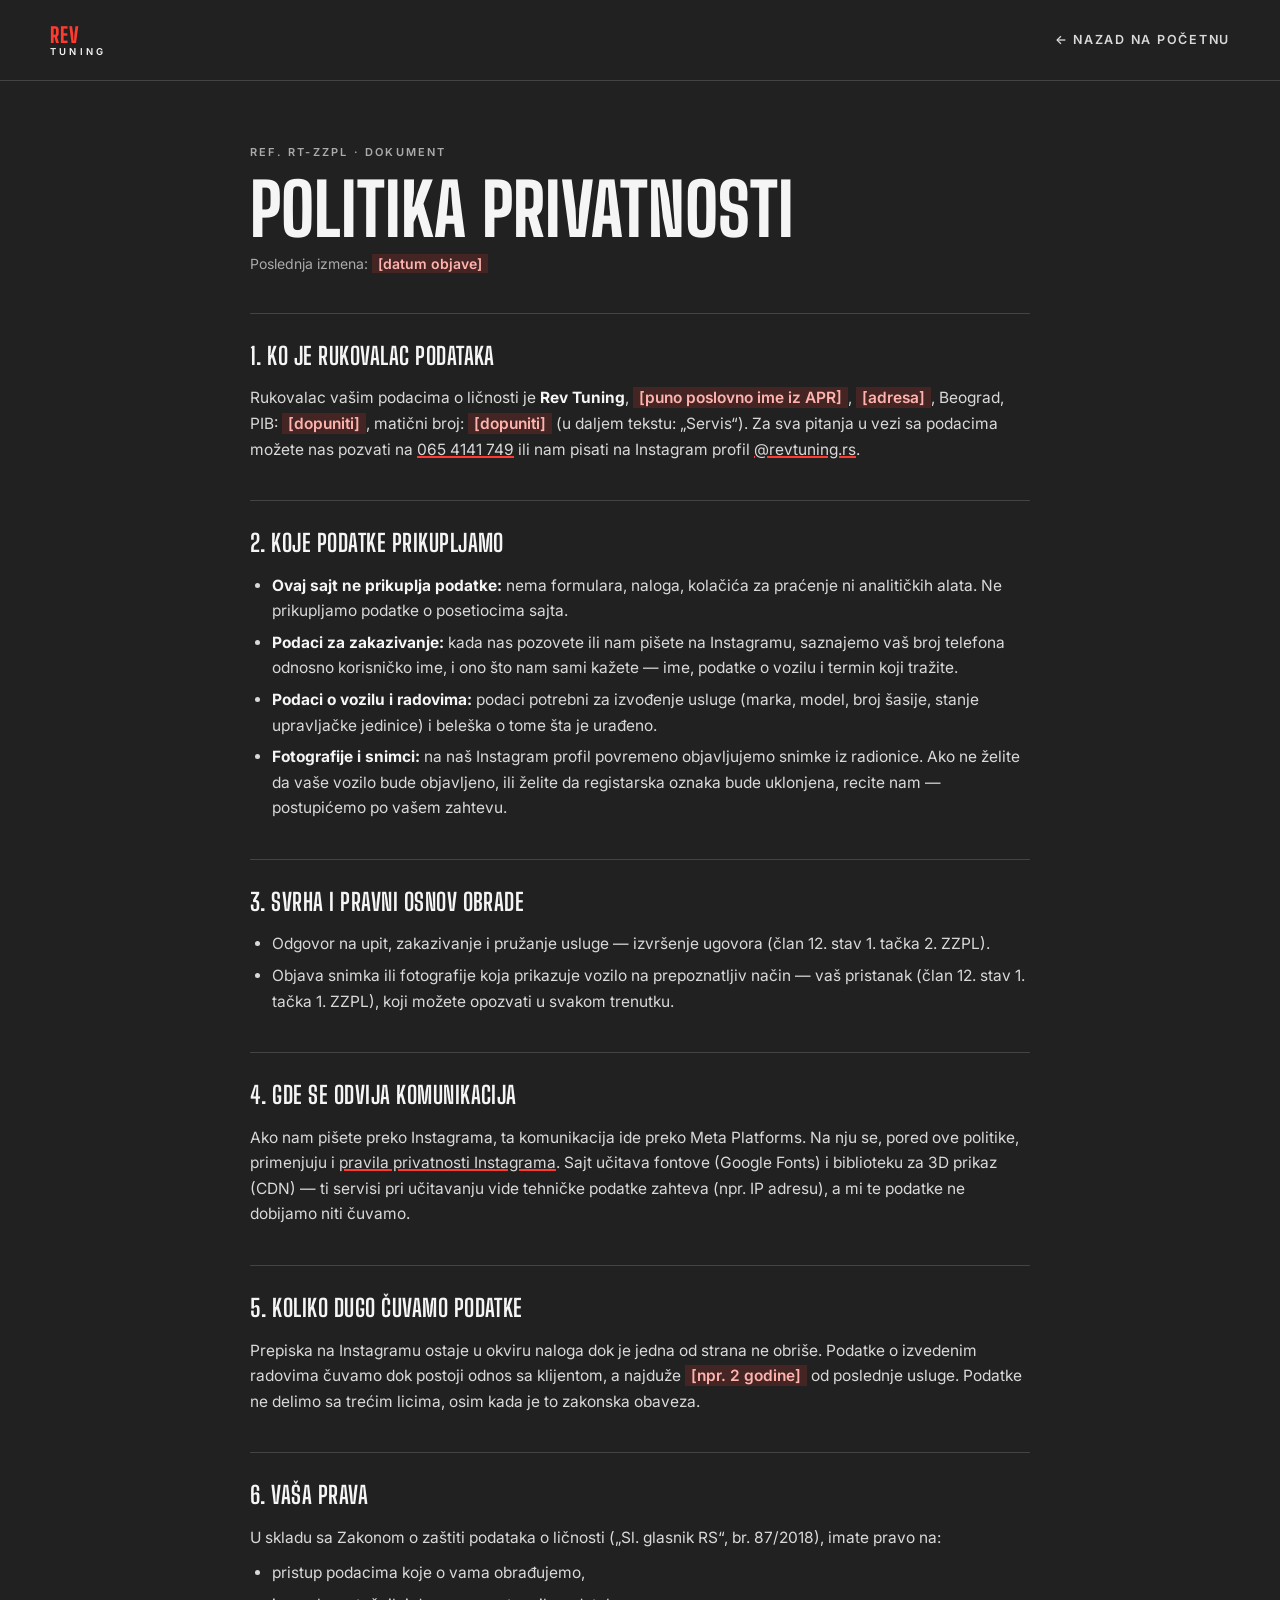
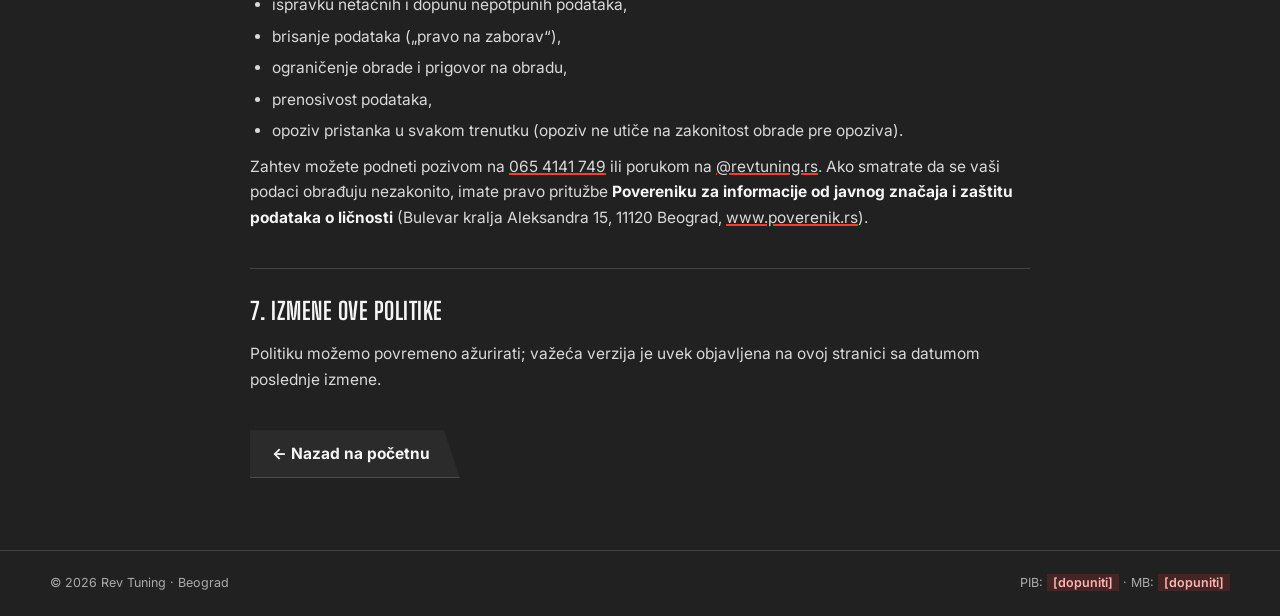
==== commit a6f85c82: "Add files via upload" ====
--- a/politika-privatnosti.html
+++ b/politika-privatnosti.html
@@ -3,13 +3,13 @@
 <head>
 <meta charset="UTF-8">
 <meta name="viewport" content="width=device-width, initial-scale=1.0">
-<title>Politika privatnosti — Top Boost Performance</title>
-<meta name="description" content="Politika privatnosti auto servisa Top Boost Performance, Inđija — u skladu sa Zakonom o zaštiti podataka o ličnosti (ZZPL).">
+<title>Politika privatnosti — Rev Tuning</title>
+<meta name="description" content="Politika privatnosti auto servisa Rev Tuning, Beograd — u skladu sa Zakonom o zaštiti podataka o ličnosti (ZZPL).">
 <meta name="robots" content="noindex, nofollow">
 <link rel="preconnect" href="https://fonts.googleapis.com">
 <link rel="preconnect" href="https://fonts.gstatic.com" crossorigin>
 <link href="https://fonts.googleapis.com/css2?family=Big+Shoulders+Display:wght@700;800&family=Inter:wght@400;500;600;700&display=swap" rel="stylesheet">
-<link rel="icon" href="data:image/svg+xml,<svg xmlns='http://www.w3.org/2000/svg' viewBox='0 0 100 100'><rect width='100' height='100' fill='%23212121'/><text x='50' y='72' font-size='58' text-anchor='middle' font-family='Arial Black' font-weight='900' fill='%23FF4D1A'>TB</text></svg>">
+<link rel="icon" href="data:image/svg+xml,<svg xmlns='http://www.w3.org/2000/svg' viewBox='0 0 100 100'><rect width='100' height='100' fill='%23212121'/><text x='50' y='72' font-size='58' text-anchor='middle' font-family='Arial Black' font-weight='900' fill='%23FF3B30'>RT</text></svg>">
 <style>
   :root {
     --ugalj:      #212121;
@@ -18,7 +18,7 @@
     --tekst-sv:   #F5F5F5;
     --siva:       #ABABAB;
     --siva-sv:    #D9D9D9;
-    --akcenat:    #FF4D1A;
+    --akcenat:    #FF3B30;
     --akcenat-tx: #131110;
     --lin-tm:     rgba(245,245,245,.16);
   }
@@ -71,7 +71,7 @@
   ul { margin: 10px 0; padding-left: 22px; }
   li { margin: 6px 0; }
   strong { color: var(--tekst-sv); }
-  .placeholder { background: rgba(255,77,26,.16); color: #FFB49A; padding: 1px 6px; font-weight: 600; }
+  .placeholder { background: rgba(255, 59, 48,.16); color: #FFB3AE; padding: 1px 6px; font-weight: 600; }
   a.link { text-decoration-color: var(--akcenat); text-decoration-thickness: 2px; }
 
   .dugme {
@@ -105,9 +105,9 @@
 
 <header class="vrh">
   <div class="okvir">
-    <a class="brend" href="index.html" aria-label="Top Boost Performance — početna">
-      <span class="b1">Top Boost</span>
-      <span class="b2">Performance</span>
+    <a class="brend" href="index.html" aria-label="Rev Tuning — početna">
+      <span class="b1">Rev</span>
+      <span class="b2">Tuning</span>
     </a>
     <a class="nazad" href="index.html">&larr; Nazad na početnu</a>
   </div>
@@ -115,37 +115,39 @@
 
 <main id="sadrzaj">
   <div class="okvir">
-    <span class="meta">Ref. TBP-ZZPL · Dokument</span>
+    <span class="meta">Ref. RT-ZZPL · Dokument</span>
     <h1>Politika privatnosti</h1>
     <p class="datum">Poslednja izmena: <span class="placeholder">[datum objave]</span></p>
 
     <h2>1. Ko je rukovalac podataka</h2>
     <p>
-      Rukovalac vašim podacima o ličnosti je <strong>Top Boost Performance</strong>,
+      Rukovalac vašim podacima o ličnosti je <strong>Rev Tuning</strong>,
       <span class="placeholder">[puno poslovno ime iz APR]</span>,
-      <span class="placeholder">[adresa]</span>, Inđija,
+      <span class="placeholder">[adresa]</span>, Beograd,
       PIB: <span class="placeholder">[dopuniti]</span>,
       matični broj: <span class="placeholder">[dopuniti]</span> (u daljem tekstu: „Servis“).
-      Za sva pitanja u vezi sa podacima možete nam se obratiti porukom na Instagram profil
-      <a class="link" href="https://www.instagram.com/top_boost_performance/" target="_blank" rel="noopener">@top_boost_performance</a>.
+      Za sva pitanja u vezi sa podacima možete nas pozvati na
+      <a class="link" href="tel:+381654141749">065 4141 749</a> ili nam pisati na Instagram profil
+      <a class="link" href="https://www.instagram.com/revtuning.rs/" target="_blank" rel="noopener">@revtuning.rs</a>.
     </p>
 
     <h2>2. Koje podatke prikupljamo</h2>
     <ul>
       <li><strong>Ovaj sajt ne prikuplja podatke:</strong> nema formulara, naloga, kolačića za praćenje ni analitičkih alata. Ne prikupljamo podatke o posetiocima sajta.</li>
-      <li><strong>Podaci za zakazivanje:</strong> kada nam pišete porukom na Instagramu, vidimo vaše korisničko ime i sadržaj poruke (npr. ime, podatke o vozilu i termin koji tražite) — samo ono što nam sami pošaljete.</li>
-      <li><strong>Snimci tretmana:</strong> na naš Instagram profil objavljujemo snimke tretmana vozila. Ako ne želite da snimak vašeg vozila bude objavljen, ili želite da registarska oznaka bude uklonjena ili zamagljena, javite nam porukom — postupićemo po vašem zahtevu.</li>
+      <li><strong>Podaci za zakazivanje:</strong> kada nas pozovete ili nam pišete na Instagramu, saznajemo vaš broj telefona odnosno korisničko ime, i ono što nam sami kažete — ime, podatke o vozilu i termin koji tražite.</li>
+      <li><strong>Podaci o vozilu i radovima:</strong> podaci potrebni za izvođenje usluge (marka, model, broj šasije, stanje upravljačke jedinice) i beleška o tome šta je urađeno.</li>
+      <li><strong>Fotografije i snimci:</strong> na naš Instagram profil povremeno objavljujemo snimke iz radionice. Ako ne želite da vaše vozilo bude objavljeno, ili želite da registarska oznaka bude uklonjena, recite nam — postupićemo po vašem zahtevu.</li>
     </ul>
 
     <h2>3. Svrha i pravni osnov obrade</h2>
     <ul>
       <li>Odgovor na upit, zakazivanje i pružanje usluge — izvršenje ugovora (član 12. stav 1. tačka 2. ZZPL).</li>
-      <li>Objava snimka tretmana koji prikazuje vozilo na prepoznatljiv način — vaš pristanak (član 12. stav 1. tačka 1. ZZPL), koji možete opozvati u svakom trenutku.</li>
+      <li>Objava snimka ili fotografije koja prikazuje vozilo na prepoznatljiv način — vaš pristanak (član 12. stav 1. tačka 1. ZZPL), koji možete opozvati u svakom trenutku.</li>
     </ul>
 
     <h2>4. Gde se odvija komunikacija</h2>
     <p>
-      Komunikacija sa nama odvija se preko Instagrama (Meta Platforms). Na tu obradu se,
+      Ako nam pišete preko Instagrama, ta komunikacija ide preko Meta Platforms. Na nju se,
       pored ove politike, primenjuju i
       <a class="link" href="https://privacycenter.instagram.com/policy" target="_blank" rel="noopener">pravila privatnosti Instagrama</a>.
       Sajt učitava fontove (Google Fonts) i biblioteku za 3D prikaz (CDN) — ti servisi
@@ -156,6 +158,8 @@
     <h2>5. Koliko dugo čuvamo podatke</h2>
     <p>
       Prepiska na Instagramu ostaje u okviru naloga dok je jedna od strana ne obriše.
+      Podatke o izvedenim radovima čuvamo dok postoji odnos sa klijentom, a najduže
+      <span class="placeholder">[npr. 2 godine]</span> od poslednje usluge.
       Podatke ne delimo sa trećim licima, osim kada je to zakonska obaveza.
     </p>
 
@@ -170,8 +174,8 @@
       <li>opoziv pristanka u svakom trenutku (opoziv ne utiče na zakonitost obrade pre opoziva).</li>
     </ul>
     <p>
-      Zahtev možete podneti porukom na
-      <a class="link" href="https://www.instagram.com/top_boost_performance/" target="_blank" rel="noopener">@top_boost_performance</a>.
+      Zahtev možete podneti pozivom na <a class="link" href="tel:+381654141749">065 4141 749</a> ili porukom na
+      <a class="link" href="https://www.instagram.com/revtuning.rs/" target="_blank" rel="noopener">@revtuning.rs</a>.
       Ako smatrate da se vaši podaci obrađuju nezakonito, imate pravo pritužbe
       <strong>Povereniku za informacije od javnog značaja i zaštitu podataka o ličnosti</strong>
       (Bulevar kralja Aleksandra 15, 11120 Beograd,
@@ -190,7 +194,7 @@
 
 <footer class="futer">
   <div class="okvir">
-    <span>© 2026 Top Boost Performance · Inđija</span>
+    <span>© 2026 Rev Tuning · Beograd</span>
     <span>PIB: <span class="placeholder">[dopuniti]</span> · MB: <span class="placeholder">[dopuniti]</span></span>
   </div>
 </footer>
